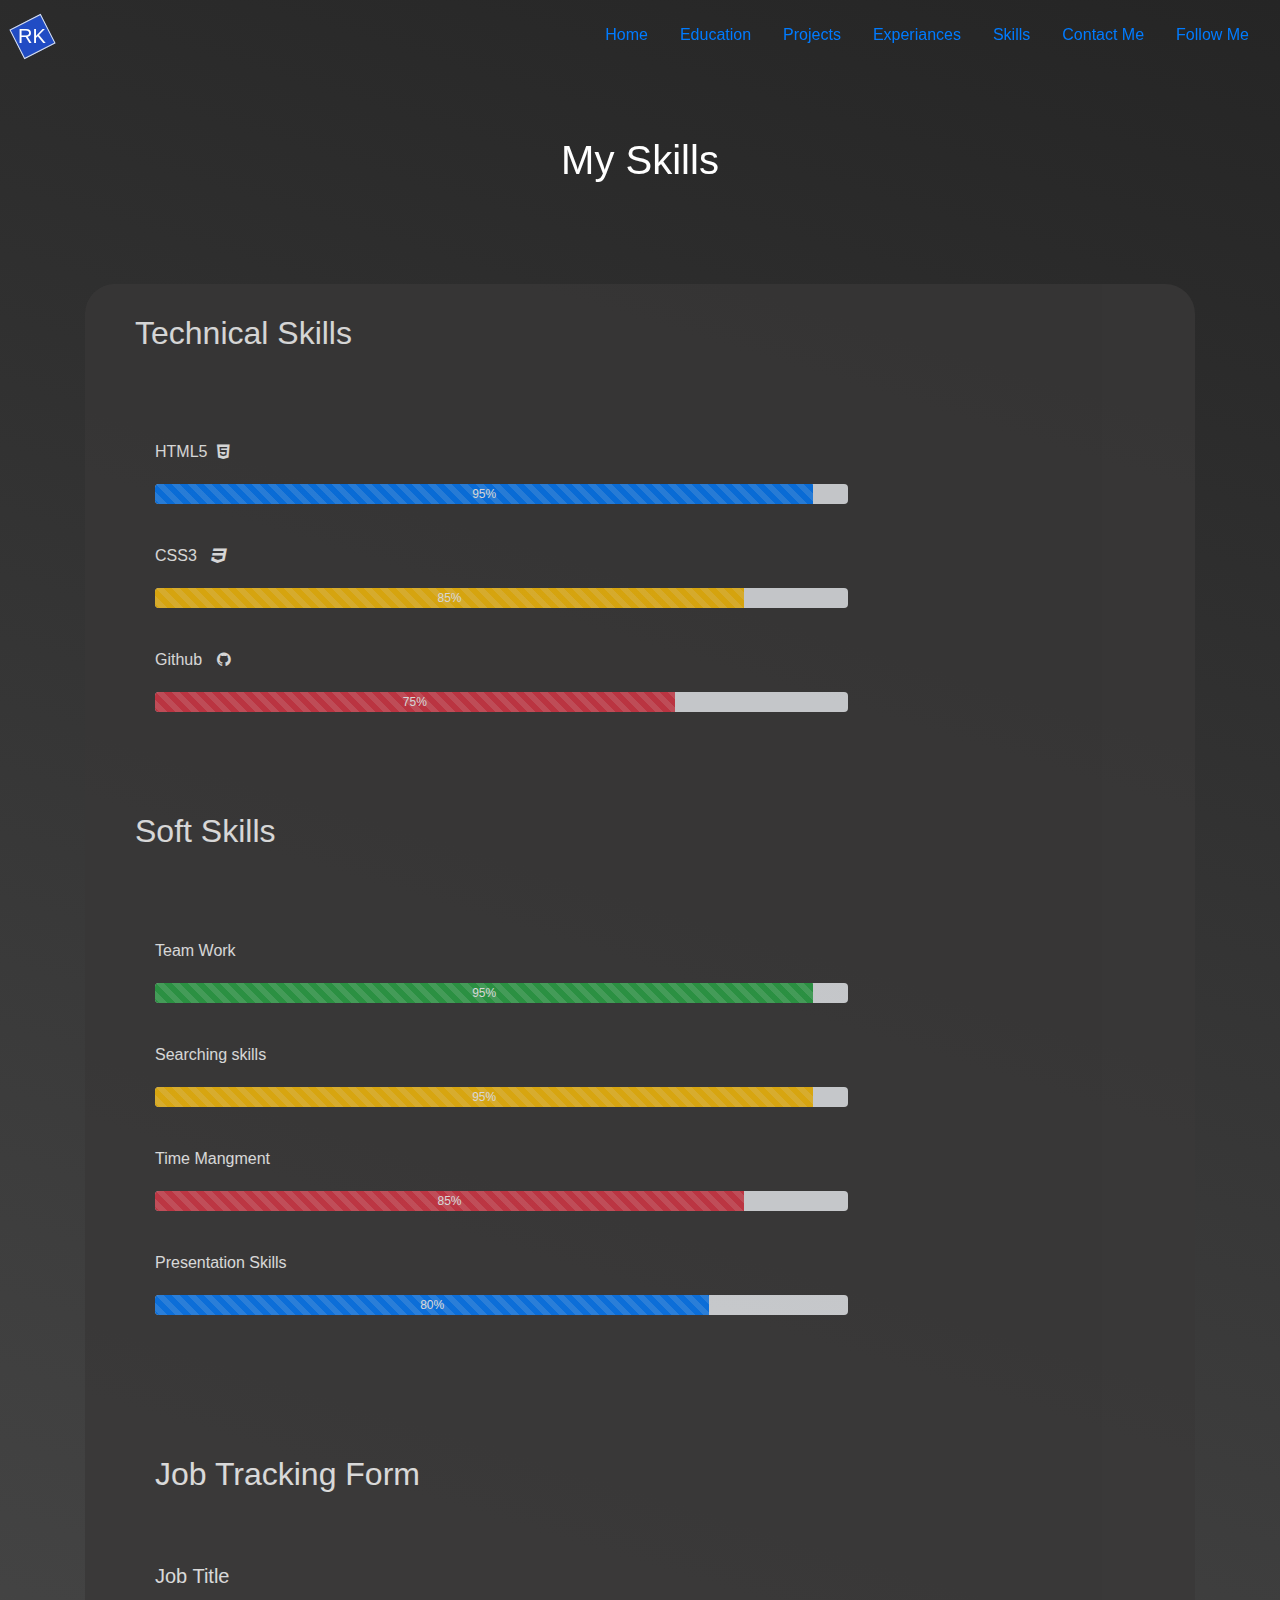
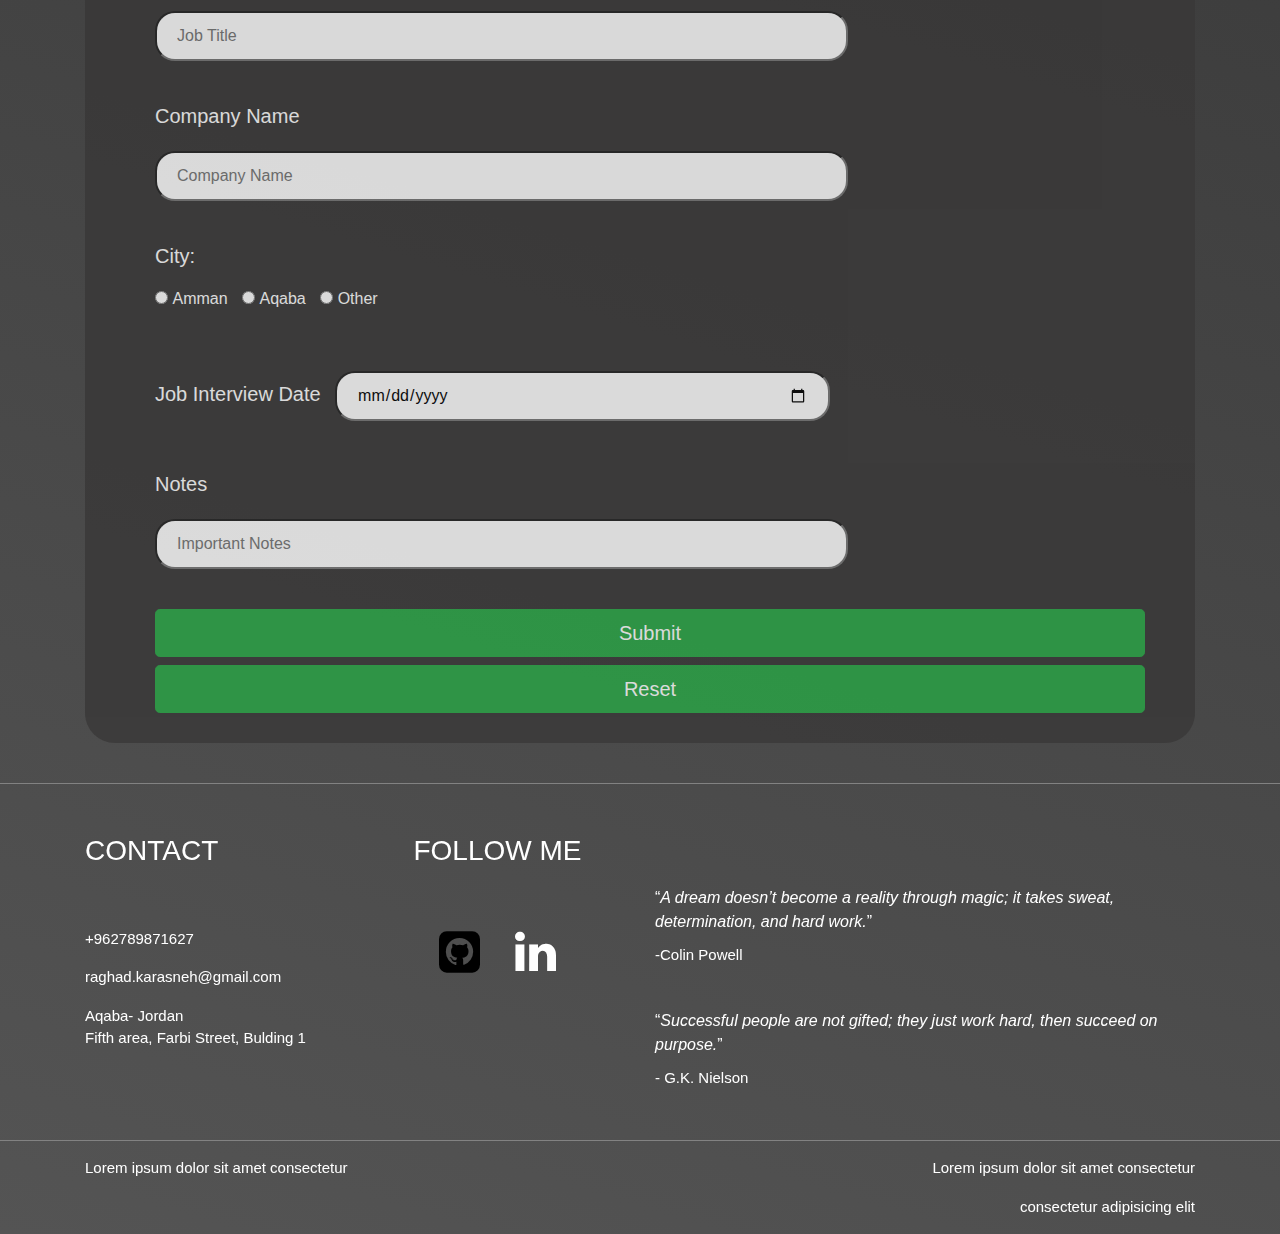
==== skills.html @ b3ef8bd4 "Portfolio is My First Project" ====
<!DOCTYPE html>
<html lang="en">
<head>
    <meta charset="UTF-8">
    <meta http-equiv="X-UA-Compatible" content="IE=edge">
    <meta name="viewport" content="width=device-width, initial-scale=1.0">
    <link rel="stylesheet" href="./bootstrap-css/bootstrap.css">
    <link rel="stylesheet" href="https://maxcdn.bootstrapcdn.com/font-awesome/4.7.0/css/font-awesome.min.css">
    <link rel="stylesheet" href="./css/style.css">
    <title>My Portfolio</title>
</head>
<body>
    <!-- Start Header -->
    <header>
        <div class="container-nav">
        <nav>
                
              <a class="navbar-brand" href="#">
                  <div class="border"></div>
                  <span class="logo">RK</span>
                </a>
                <ul>
                    <li class="nav-item">
                    <a class="nav-link active" href="index.html">Home</a>
                    </li>
                   <li class="nav-item">
                    <a class="nav-link" href="index.html#education">Education</a>
                   </li>
                   <li class="nav-item">
                    <a class="nav-link" href="index.html#projects">Projects</a>
                   </li>
                   <li class="nav-item">
                    <a class="nav-link" href="index.html#experiances">Experiances</a>
                   </li>
                   <li class="nav-item">
                    <a class="nav-link" href="skills.html">Skills</a>
                   </li>
                   <li class="nav-item">
                      <a class="nav-link" href="index.html#contact-me">Contact Me</a>
                    </li>
                    <li class="nav-item">
                      <a class="nav-link" href="index.html#follow-me">Follow Me</a>
                    </li>
          </nav>
        </div>
    </header>
    
    <!-- END Header -->

    <!-- START Main -->
    <main>
        <div class="container">
            <video src="./images/bg-video.mp4" autoplay loop muted type="mp" class="video"></video>
            <h1 class="my-skills-h1">My Skills</h1>
            <div class="skills">
                <!--Technical Skills-->
                <div class="technical-skills">
                    <h2>Technical Skills</h2>
                    <div class="html5">
                        <label>HTML5</label><span class="fa fa-html5"></span>
                        <div class="progress">
                            <div class="progress-bar progress-bar-striped" role="progressbar" style="width: 95%" aria-valuenow="10" aria-valuemin="0" aria-valuemax="100">95%</div>
                        </div>
                    </div>
                    <div class="css3">
                      <label>CSS3</label>
                      <span class="fa fa-css3"></span>
                      <div class="progress">
                          <div class="progress-bar progress-bar-striped  bg-warning" role="progressbar" style="width: 85%" aria-valuenow="10" aria-valuemin="0" aria-valuemax="100">85%</div>
                        </div>
                    </div>
                    <div class="github">
                        <label>Github</label>
                        <span class="fa fa-github"></span>
                        <div class="progress">
                            <div class="progress-bar progress-bar-striped  bg-danger" role="progressbar" style="width: 75%" aria-valuenow="10" 
                            aria-valuemin="0" aria-valuemax="100">75%</div>
                          </div>
                      </div>
                </div>
                  <!--Soft Skills-->
                <div class="soft-skills">
                    <h2>Soft Skills</h2>
                    <div class="team-work">
                        <label>Team Work</label>
                        <div class="progress">
                         <div class="progress-bar progress-bar-striped bg-success" role="progressbar" style="width: 95%" aria-valuenow="10" 
                        aria-valuemin="0" aria-valuemax="100">95%</div>
                        </div>
                    </div>
                    <div class="searching">
                        <label>Searching skills</label>
                        <div class="progress">
                            <div class="progress-bar progress-bar-striped  bg-warning" role="progressbar" style="width: 95%" aria-valuenow="10" 
                            aria-valuemin="0" aria-valuemax="100">95%</div>
                        </div>
                    </div>
                    <div class="time-mangment">
                        <label>Time Mangment</label>
                        <div class="progress">
                            <div class="progress-bar progress-bar-striped  bg-danger" role="progressbar" style="width: 85%" aria-valuenow="10" 
                            aria-valuemin="0" aria-valuemax="100">85%</div>
                        </div>
                    </div>
                    <div class="presentaion">
                        <label>Presentation Skills</label>
                        <div class="progress">
                            <div class="progress-bar progress-bar-striped" role="progressbar" style="width: 80%" aria-valuenow="10" 
                            aria-valuemin="0" aria-valuemax="100">80%</div>
                        </div>
                    </div>
                </div>
                <!--Job Tracking Form-->
                <form>
                    <div class="form-group">
                      <h2>Job Tracking Form</h2>
                      <label for="JobTitle" class="label">Job Title</label>
                      <br>
                      <input class="form-input" type="text" class="form-control" id="JobTitle" placeholder="Job Title">
                    </div>
                    <div class="form-group">
                      <label for="companyName" class="label">Company Name</label>
                      <br>
                      <input class="form-input" type="text" class="form-control" id="companyName" placeholder="Company Name">
                    </div>
                    <div>
                        <p class="label">City:</p>
                        <input type="radio" aria-label="Radio button for following text input" name="clasess"> <label> Amman</label>
                        <input type="radio" aria-label="Radio button for following text input" name="clasess"> <label> Aqaba</label>
                        <input type="radio" aria-label="Radio button for following text input" name="clasess"> <label> Other</label>
                    </div>
                    <div class="form-group">
                        <label for="interviewDate" class="label">Job Interview Date</label>
                        <input class="form-input-date" type="date" class="form-control" id="interviewDate" placeholder="DD/MM/YYYY">
                      </div>
                      <div class="form-group">
                      <label for="jobTitle" class="label">Notes</label>
                      <br>
                      <input class="form-input" type="text" class="form-control" id="jobTitle" placeholder="Important Notes">
                    </div>
                    <button type="submit" class="btn btn-success btn-lg btn-block">Submit</button>
                    <button type="reset" class="btn btn-success btn-lg btn-block">Reset</button>
                  </form>
            </div>
        </div>
    </main>
    <hr>
    <!--Start Footer-->
    <footer class="container-fluied">
        <div class="container">
            <div class="row">
            <!--Start Footer- Contact-->
            <div class="col-lg-3 col-md-6 contact" id="contact-me">
                <h3>CONTACT</h3>
                <p class="phone-number">+962789871627</p>
                <p class="email">raghad.karasneh@gmail.com</p>
                <p class="location">
                    Aqaba- Jordan
                    <br>
                    Fifth area, Farbi Street, Bulding 1</p>
            </div>
            <!--Start Footer- Follow Me-->
            <div class="col-lg-3 col-md-6  follow-me" id="follow-me">
                <h3>FOLLOW ME</h3>
               <a href="https://github.com/RaghadKarasneh" target="_blank" class="github"><span class="fa fa-github-square fa-3x"></span></a>
               <a href="https://www.linkedin.com/in/raghad-al-karasneh-385a23168/" target="_blank" class="linkedin"> <span class="fa fa-linkedin fa-3x"></span></a>
            </div>
            <!--Start Footer- Widget Me-->
            <div class="col-lg-6 col-md-6 qoute">
                <div class="first-qoute">
                    <q><i>A dream doesn’t become a reality through magic; it takes sweat, determination, and hard work.</i></q>
                    <br>
                    <p>-Colin Powell</p>
                </div>
                <div class="second-qoute">
                    <q><i>Successful people are not gifted; they just work hard, then succeed on purpose.</i></q>
                    <br>
                    <p>- G.K. Nielson</p>
                </div>
                
            </div>
        </div>
        </div>
        <hr>
        <div class="container">
            <div class="footer-left"><p>Lorem ipsum dolor sit amet consectetur</p></div>
            <div class="footer-right">
                <p>Lorem ipsum dolor sit amet consectetur</p>
                <p class="right-p">consectetur adipisicing elit</p>
            </div>
        </div>
    </footer>
    <!-- END Body -->
</body>
</html>
---- css/style.css ----
html {
    scroll-behavior:smooth;
  }
body{
    background: linear-gradient(197deg, #252525, #3e3e3e,#545454);
    color: white;
    font-family: sans-serif;
}
.container-nav{
    display: flex;
    justify-content: space-between;
    text-align: center;
}
nav{
    width: 100%;
    padding: 15px;
}
.navbar-brand{
    float: left;
}
.navbar-brand .border{
    height: 33px;
    width: 35px;
    background-color: #214cc4;
    transform: rotate(-27deg);
}
.navbar-brand .logo{
    color: white;
    position: absolute;
    top: 17px;
    left: 14px;
    padding: 4px;
}
nav ul{
    float: right;
    list-style: none;
    padding: 0;
    display: flex;
}
nav ul li{
    display: inline-block;
    text-decoration: none;
}
hr{
    background-color: rgb(145, 145, 145);
}
/* START HEADER */
.my-info{
    height: 200px;
    background-image: url("../images/header.jpg");
    background-size: cover;
    background-repeat: no-repeat;
    height: 450px;
}
.color-overlay{
    width: 100%;
    height:100%;
    background: rgb(61, 61, 61);
    opacity: 0.7;
    z-index: 0;
}
header .container{
    position: absolute;
    left: 14%;
    top: 18%;
    text-align: center;
    z-index: 3;
    color: white;
}
header .container img{
    border-radius: 50%;
}
header .container h1,
header .container h4{
    line-height: 1.5;
}
/* END HEADER */

/*Start Main*/

/*START Main- Breif*/
main .breif{
    margin-top: 50px;
}
main .breif p{
    font-size: 25px;
    line-height: 1.5;
    text-align: center;
}
/*END Main- Breif*/

/*Start Main- Education*/
main h2{
    text-align: center;
    color: #969393;
    padding-bottom: 80px;
}
.education {
    transition: 1s ease-in-out;
}
.education .row{
    position: relative;
    left: 10%;
}
.education .row button{
    background: linear-gradient(179deg, #813580, #a19f9f,#323030);
    font-size: 20px;
    height: 40px;
    width: 120px;
    color: white;
    border: none;
    cursor: pointer;
    transition: all 1s ease-in-out;
}
.education .row button:hover{
    box-shadow: 0 5px 50px 0 #813580 inset, 0 5px 50px 0 #813580,
    0 5px 50px 0 #813580 inset, 0 5px 50px 0 #813580;
    text-shadow: 0 0 5px #813580;
    border: none;
}
/*END Main- Education*/

/*START Main- Recent Projects*/
main .recent-projects{
    transition: 1s ease-in-out;
}
main .recent-projects .row{
    margin-bottom: 100px;
}
main .recent-projects .project{
    position: relative;
    text-align: center;
    overflow: hidden;
    width: 100%;
    height: 400px;
    cursor: pointer;
}
main .recent-projects .project .img{
   position: relative;
   width: 100%;
   height: 100%;
}
main .recent-projects .project1 .img{
    background: url('../images/project1.jpg');
    background-size: cover;
    background-repeat: no-repeat;
    background-position: 0 0;
}
main .recent-projects .project2 .img{
    background: url('../images/project2.jpg');
    background-size: cover;
    background-repeat: no-repeat;
    background-position: 0 0;
}
main .recent-projects .project3 .img{
    background: url('../images/project3.jpg');
    background-size: cover;
    background-repeat: no-repeat;
    background-position: 0 0;
}
main .recent-projects .project4 .img{
    background: url('../images/project4.jpg');
    background-size: cover;
    background-repeat: no-repeat;
    background-position: 0 0;
}
main .recent-projects .project5 .img{
    background: url('../images/project5.jpg');
    background-size: cover;
    background-repeat: no-repeat;
    background-position: 0 0;
}
main .recent-projects .project6 .img{
    background: url('../images/project6.jpg');
    background-size: cover;
    background-repeat: no-repeat;
    background-position: 0 0;
}
main .recent-projects .overlay{
    position: absolute;
    top: 0;
    left: 14px;
    width: 92.5%;
    height: 100%;
    background-color: rgba(0,0,0,0.3);
}
main .recent-projects .overlay2{
    position: absolute;
    top: 0;
    left:-150%;
    width: 120%;
    height: 100%;
    background-color: rgba(0,0,0,0.7);
    transform: skewX(-30deg);
    transition: 0.5s;
}
main .recent-projects .project:hover .overlay2{
    left: -10%;
}
main .recent-projects .text{
    position: absolute;
    top: 50%;
    left: 50%;
    transform: translate(-50%,-50%);
    width: 80%;
    color: black;
    box-sizing: border-box;
    padding: 25px;
    z-index: 1000;
    text-shadow: 5px 5px 10px black;
}
main .recent-projects .text h3{
    line-height: 1.2;
    opacity: 0;
    transform: translateY(-10px);
    transition: .5s;
    transition-timing-function: linear;
    color: #fff;
    margin-top: 20px;
   }
main .recent-projects .project:hover .text h3{
    transform: translateY(0);
    opacity: 1;
    transition-delay: 1.6s;
}
main .recent-projects .project .text h3:before,
main .recent-projects .project .text h3:after{
    content:'';
    width: 0%;
    height: 0%;
}
main .recent-projects .text p{
    line-height: 1.2;
    opacity: 0;
    transform: translateY(10px);
    transition: .5s;
    transition-timing-function: linear;
    color: #fff;
    margin-top: 20px;
  }
  main .recent-projects .project:hover .text p
  {
    -webkit-transform: translateY(0);
    -moz-transform: translateY(0);
    -ms-transform: translateY(0);
    -o-transform: translateY(0);
    transform: translateY(0);
    opacity: 1;
    transition-delay: 1.7s;
  }
  main .recent-projects .project .text a{
    color: #e809e5;
    font-size: 20px;
    font-weight: bolder;
    text-decoration: none;
  }
/*END Main Recently-Projects*/

/*START Main-Experiances*/
.experiances{
    margin-bottom: 100px;
    transition: 1s ease-in-out;
}
.experiances .experiances-container{
    height: 200px;
    background: gray;
    border-radius: 20px;
    text-align: left;
    padding: 20px;
    font-size: 20px;
}
.experiances .experiances-container p{
    margin-top: 10px;
    font-size: 13px;
}
.experiances .experiances-container a{
    color: blue;
}
/*END Main-Experiances*/

/*Start Common Main sections' properties*/
.education,
.recent-projects{
    margin-top: 50px;
}
.education h2:before,
.education h2:after,
.recent-projects h2:before,
.recent-projects h2:after,
.experiances h2:before,
.experiances h2:after
{
    content: "";
    width: 400px;
    height: 1px;
    background-color: #c8c5c5;
    display: inline-block;
}
.education h2:before,
.recent-projects h2:before,
.experiances h2:before{
    margin-right: 20px;
}
.education h2:after,
.recent-projects h2:after,
.experiances h2:after{
    margin-left: 20px;
}
.education .row,
.recent-projects .row,
.experiances .experiances-container{
    position: relative;
    left: 3%;
}
/*END Common Main sections' properties*/
/*END MAIN*/

/*START FOOTER*/
footer{
    margin-top: 50px;
}
footer h3{
    margin-bottom: 60px;
}
footer p{
    font-size: 15px;
}
footer .contact{
    transition: 1s ease-in-out;
}
footer .follow-me{
    text-align: center;
    transition: 1s ease-in-out;
}
footer .follow-me a{
    text-decoration: none;
}
footer .follow-me a:first-of-type{
    margin-right: 30px;
}
footer .follow-me .github{
    color: black;
    transition: .75s all ease-in-out;
}
footer .follow-me .github:hover{
    color: #bd2c00;
}
footer .follow-me .linkedin{
    color: white;
    width: 100px;
    transition: .75s all ease-in-out;
}
footer .follow-me .linkedin:hover{
    color: #00a0dc;
}
footer .qoute{
    height: 260px;
    margin-bottom: 30px;
}
footer .qoute .first-qoute {
    position: relative;
    top: 20%;
}
footer .qoute .second-qoute {
    position: relative;
    top: 30%;}
footer .qoute p{
    margin-top: 10px;
}
/*The Bottom Footer*/
footer .footer-left{
    float: left;
}
footer .footer-right{
    float: right;
}
footer .footer-right .right-p{
    text-align: right;
}
/*END FOOTER*/

/***** Skills Page****/
.video{
    width: 100vw;
    height: 100vh;
    object-fit: cover;
    position: fixed;
    left: 0;
    right: 0;
    top: 0;
    bottom: 0;
    z-index: -1;
    opacity: 0.2;
}
.my-skills-h1{
    color: white;
    text-align: center;
    margin-bottom: 100px;
    margin-top: 50px;
}
.skills{
    background-color: #393838;
    border-radius: 30px;
    opacity: 0.8;
}
.skills .technical-skills,
.skills .soft-skills,
.skills form{
    padding: 30px 50px;
}
.skills  h2{
    color: white;
    text-align: left;
}
.skills .technical-skills .html5,
.skills .technical-skills .css3,
.skills .technical-skills .github,
.skills .soft-skills .team-work,
.skills .soft-skills .searching,
.skills .soft-skills .time-mangment,
.skills .soft-skills .presentaion,
.skills form
{
    margin-bottom: 40px;
    margin-left:20px
}
.skills label{
    margin-right: 10px;
    margin-bottom: 20px;
}
.skills .progress{
    width: 70%;
    height: 20px;
}
form h2{
    padding-bottom: 60px;
}
form .form-input{
    width: 70%;
    height: 50px;
    border-radius: 20px;
    padding: 20px;
}
form .form-input-date{
    width: 50%;
    height: 50px;
    border-radius: 20px;
    padding: 20px;
}
form .form-group{
    margin: 40px 0;
}
form label{
    margin-right: 15px;
}
form .label{
    font-size: 20px;
}
/************************* MEDIA QUERY *************************/
/*Navbar Media Query*/
.navbar-nav{
    position: absolute;
    right: 20px;
}
@media (max-width: 640px) {
  
    .container-nav {
      flex-direction: column;
      text-align: center;
    }
  
    nav ul {
      flex-direction: column;
      float: none;
    }
  
    nav li {
      margin: 0.8em 0;
    }
  }
@media screen and (min-width:993px) and (max-width:1300px){
    header .container{
        left: 4%;
        top: 26%;
    }
    .education h2:before,
    .education h2:after,
    .recent-projects h2:before,
    .recent-projects h2:after,
    .experiances h2:before,
    .experiances h2:after
{
    width: 200px;

}}
@media screen and (min-width:701px) and (max-width:992px) {
    header .container{
        left: 8%;
        top: 9%;
    }
    .education h2:before,
    .education h2:after,
    .recent-projects h2:before,
    .recent-projects h2:after,
    .experiances h2:before,
    .experiances h2:after
{
    width: 200px;

}
    main .recent-projects .row{
        margin-bottom: 0;
    }
    main .recent-projects .project3,
    main .recent-projects .project6{
        margin: 40px auto;
    }
    footer .qoute{
        margin: 20px auto;
    }
}
@media screen and (min-width:540px) and (max-width:700px) {
    header .container{
        left: 3%;
        top: 70%!important;
    }
    main .recent-projects .project{
    height: 500px;
    width: 98%;
    }
    .experiances .experiances-container{
        height: 250px !important;
    }

    .recent-projects .project.overlay{
        left: 0px;
        width: 97%;
    }
}
@media screen and (min-width:256px) and (max-width: 550px) {
    header .container-fluied{
        width: 100%;
    }
    header .container{
        left: 3%;
        top: 60%;
    }
    .education h2:before,
    .recent-projects h2:before,
    .experiances h2:before{
        margin-right: 0px;
        width: 100%;
    }
    .education h2:after,
    .recent-projects h2:after,
    .experiances h2:after{
         margin-left: 0px;
         width: 100%;
    }
    .education .col-lg-6{
        margin-bottom: 60px;
    }
    .recent-projects .row:first-of-type{
        margin-bottom: 0 !important;
    }
    .recent-projects .project{
        padding-left: 0;
        margin-bottom: 20px;
        height: 400px;
    }
    .recent-projects .project .overlay{
        left: 0px;
        width: 97%;
    }
    .experiances .experiances-container{
        left: 0;
        height: 380px;
    }
    footer{
        text-align: center;
    }
    footer .contact,
    footer .follow-me,
    footer .qoute{
        margin-bottom: 50px;
    }
    footer .footer-left,
    footer .footer-right{
        float: none;
    }
    footer .footer-right .right-p{
        text-align: center;
    }
}
@media screen and (max-width:350px){
    header .container{
        top: 72%;
    }
}
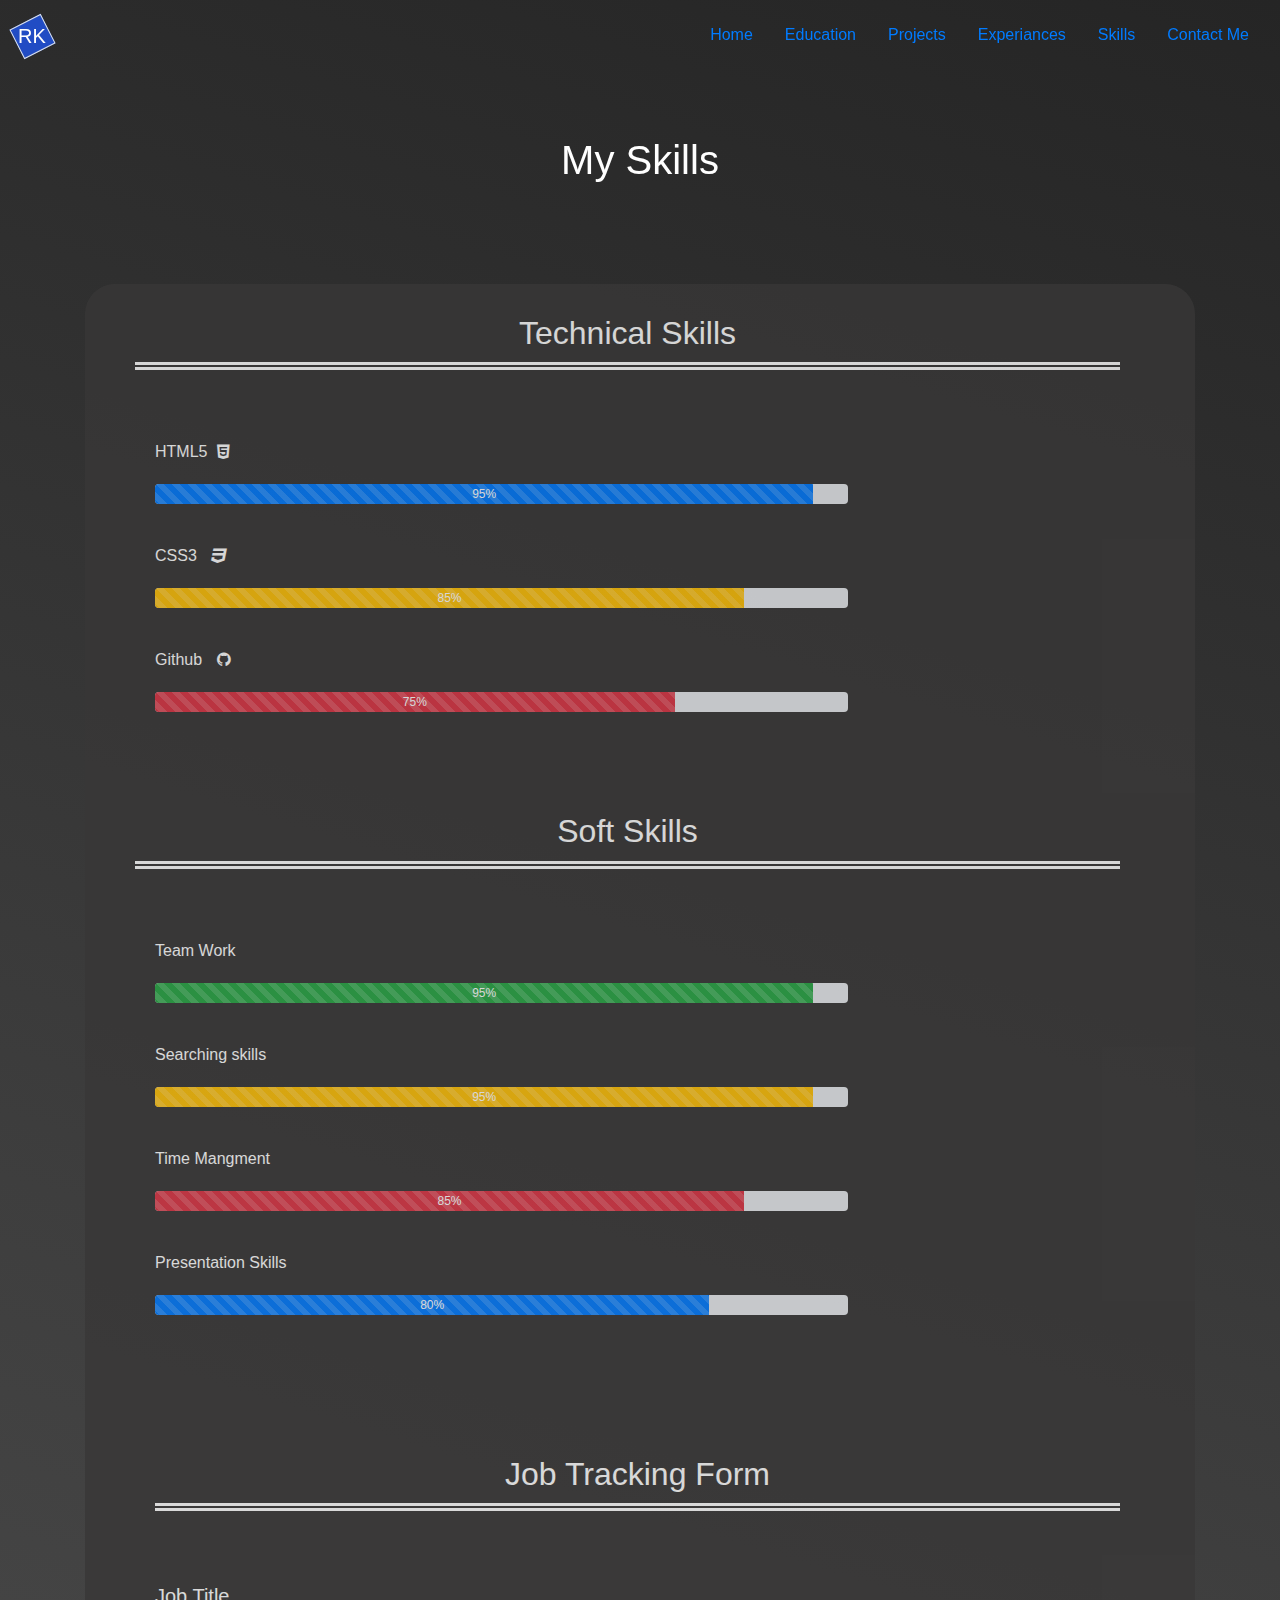
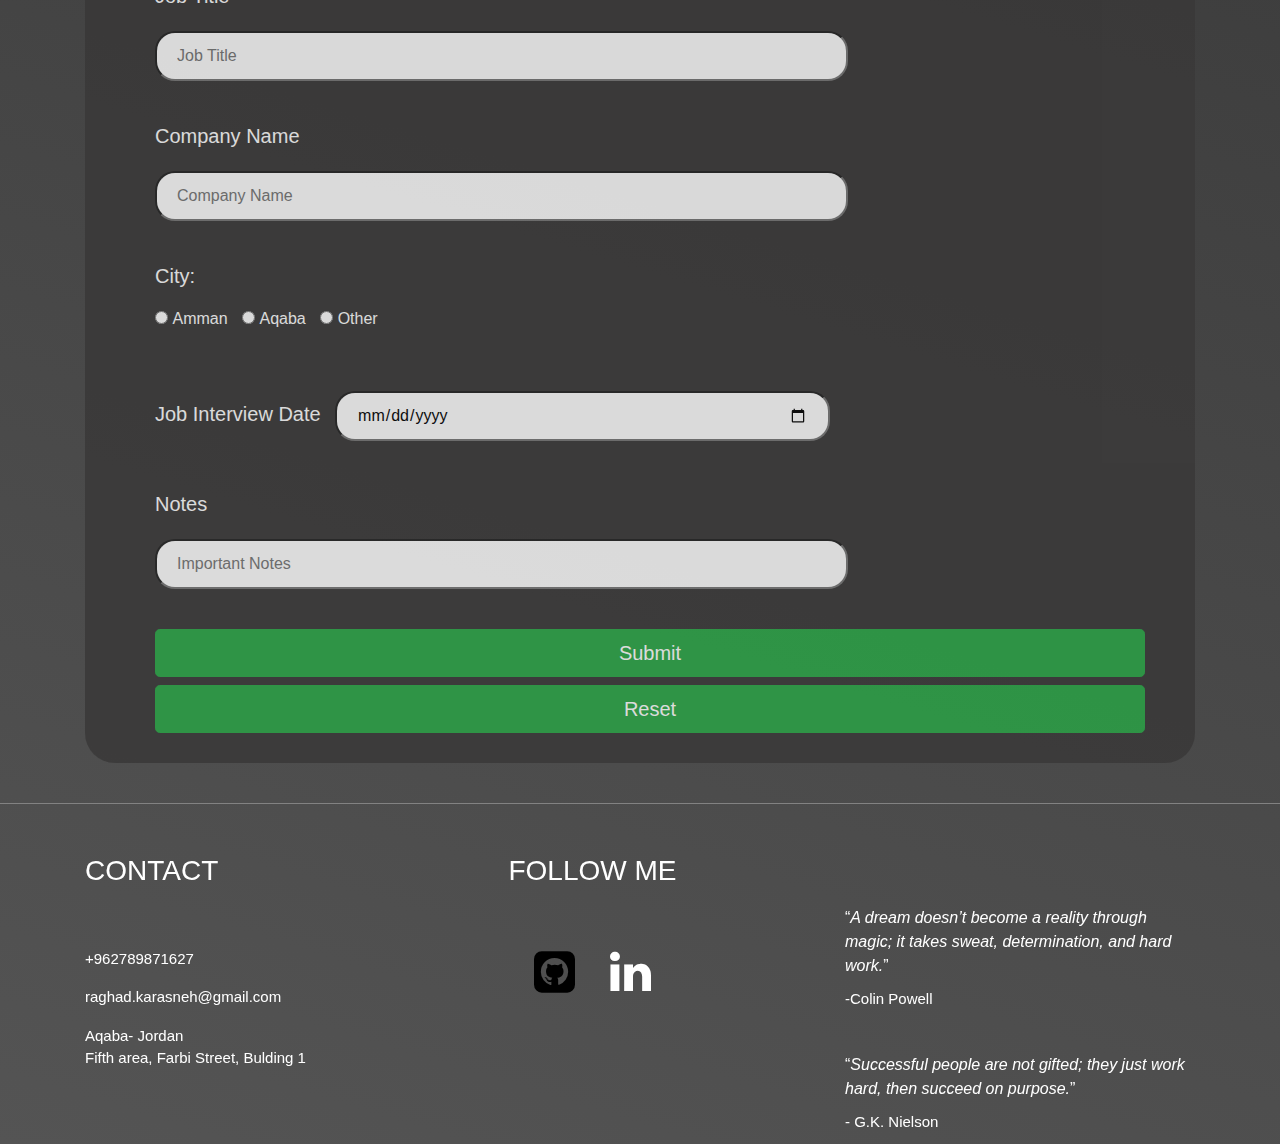
==== commit af391837: "Portfolio is My First Project" ====
--- a/skills.html
+++ b/skills.html
@@ -24,22 +24,19 @@
                     <a class="nav-link active" href="index.html">Home</a>
                     </li>
                    <li class="nav-item">
-                    <a class="nav-link" href="index.html#education">Education</a>
+                    <a class="nav-link" href="index.html #education">Education</a>
                    </li>
                    <li class="nav-item">
-                    <a class="nav-link" href="index.html#projects">Projects</a>
+                    <a class="nav-link" href="index.html #projects">Projects</a>
                    </li>
                    <li class="nav-item">
-                    <a class="nav-link" href="index.html#experiances">Experiances</a>
+                    <a class="nav-link" href="index.html #experiances">Experiances</a>
                    </li>
                    <li class="nav-item">
                     <a class="nav-link" href="skills.html">Skills</a>
                    </li>
                    <li class="nav-item">
-                      <a class="nav-link" href="index.html#contact-me">Contact Me</a>
-                    </li>
-                    <li class="nav-item">
-                      <a class="nav-link" href="index.html#follow-me">Follow Me</a>
+                      <a class="nav-link" href="index.html #contact-me">Contact Me</a>
                     </li>
           </nav>
         </div>
@@ -55,7 +52,10 @@
             <div class="skills">
                 <!--Technical Skills-->
                 <div class="technical-skills">
+                   
                     <h2>Technical Skills</h2>
+                  
+                    
                     <div class="html5">
                         <label>HTML5</label><span class="fa fa-html5"></span>
                         <div class="progress">
@@ -139,57 +139,50 @@
                       <input class="form-input" type="text" class="form-control" id="jobTitle" placeholder="Important Notes">
                     </div>
                     <button type="submit" class="btn btn-success btn-lg btn-block">Submit</button>
-                    <button type="reset" class="btn btn-success btn-lg btn-block">Reset</button>
+                    <button type="reset" class="btn btn-success btn-lg btn-block reset">Reset</button>
                   </form>
             </div>
         </div>
     </main>
     <hr>
-    <!--Start Footer-->
-    <footer class="container-fluied">
-        <div class="container">
-            <div class="row">
-            <!--Start Footer- Contact-->
-            <div class="col-lg-3 col-md-6 contact" id="contact-me">
-                <h3>CONTACT</h3>
-                <p class="phone-number">+962789871627</p>
-                <p class="email">raghad.karasneh@gmail.com</p>
-                <p class="location">
-                    Aqaba- Jordan
-                    <br>
-                    Fifth area, Farbi Street, Bulding 1</p>
+     <!--Start Footer-->
+ <footer class="container-fluied">
+    <div class="container">
+        <div class="row">
+        <!--Start Footer- Contact-->
+        <div class="col-lg-3 col-md-6 contact" id="contact-me">
+            <h3>CONTACT</h3>
+            <p class="phone-number">+962789871627</p>
+            <p class="email">raghad.karasneh@gmail.com</p>
+            <p class="location">
+                Aqaba- Jordan
+                <br>
+                Fifth area, Farbi Street, Bulding 1</p>
+        </div>
+        <!--Start Footer- Follow Me-->
+        <div class="col-lg-5 col-md-6  follow-me" id="follow-me">
+            <h3>FOLLOW ME</h3>
+           <a href="https://github.com/RaghadKarasneh" target="_blank" class="github"><span class="fa fa-github-square fa-3x"></span></a>
+           <a href="https://www.linkedin.com/in/raghad-al-karasneh-385a23168/" target="_blank" class="linkedin"> <span class="fa fa-linkedin 
+fa-3x"></span></a>
+        </div>
+        <!--Start Footer- Widget Me-->
+        <div class="col-lg-4 col-md-6 qoute">
+            <div class="first-qoute">
+                <q><i>A dream doesn’t become a reality through magic; it takes sweat, determination, and hard work.</i></q>
+                <br>
+                <p>-Colin Powell</p>
             </div>
-            <!--Start Footer- Follow Me-->
-            <div class="col-lg-3 col-md-6  follow-me" id="follow-me">
-                <h3>FOLLOW ME</h3>
-               <a href="https://github.com/RaghadKarasneh" target="_blank" class="github"><span class="fa fa-github-square fa-3x"></span></a>
-               <a href="https://www.linkedin.com/in/raghad-al-karasneh-385a23168/" target="_blank" class="linkedin"> <span class="fa fa-linkedin fa-3x"></span></a>
+            <div class="second-qoute">
+                <q><i>Successful people are not gifted; they just work hard, then succeed on purpose.</i></q>
+                <br>
+                <p>- G.K. Nielson</p>
             </div>
-            <!--Start Footer- Widget Me-->
-            <div class="col-lg-6 col-md-6 qoute">
-                <div class="first-qoute">
-                    <q><i>A dream doesn’t become a reality through magic; it takes sweat, determination, and hard work.</i></q>
-                    <br>
-                    <p>-Colin Powell</p>
-                </div>
-                <div class="second-qoute">
-                    <q><i>Successful people are not gifted; they just work hard, then succeed on purpose.</i></q>
-                    <br>
-                    <p>- G.K. Nielson</p>
-                </div>
-                
-            </div>
+            
         </div>
-        </div>
-        <hr>
-        <div class="container">
-            <div class="footer-left"><p>Lorem ipsum dolor sit amet consectetur</p></div>
-            <div class="footer-right">
-                <p>Lorem ipsum dolor sit amet consectetur</p>
-                <p class="right-p">consectetur adipisicing elit</p>
-            </div>
-        </div>
-    </footer>
+    </div>
+    </div>
+</footer>
     <!-- END Body -->
 </body>
 </html>--- a/css/style.css
+++ b/css/style.css
@@ -92,7 +92,7 @@
 /*Start Main- Education*/
 main h2{
     text-align: center;
-    color: #969393;
+    color: white;
     padding-bottom: 80px;
 }
 .education {
@@ -122,7 +122,7 @@
 
 /*START Main- Recent Projects*/
 main .recent-projects{
-    transition: 1s ease-in-out;
+    transition: 0.5s ease-in-out;
 }
 main .recent-projects .row{
     margin-bottom: 100px;
@@ -132,7 +132,7 @@
     text-align: center;
     overflow: hidden;
     width: 100%;
-    height: 400px;
+    height: 330px;
     cursor: pointer;
 }
 main .recent-projects .project .img{
@@ -221,7 +221,7 @@
 main .recent-projects .project:hover .text h3{
     transform: translateY(0);
     opacity: 1;
-    transition-delay: 1.6s;
+    transition-delay: .75s;
 }
 main .recent-projects .project .text h3:before,
 main .recent-projects .project .text h3:after{
@@ -246,7 +246,7 @@
     -o-transform: translateY(0);
     transform: translateY(0);
     opacity: 1;
-    transition-delay: 1.7s;
+    transition-delay: .85s;
   }
   main .recent-projects .project .text a{
     color: #e809e5;
@@ -262,16 +262,19 @@
     transition: 1s ease-in-out;
 }
 .experiances .experiances-container{
-    height: 200px;
+    height: 250px;
     background: gray;
     border-radius: 20px;
     text-align: left;
     padding: 20px;
     font-size: 20px;
 }
+.experiances .experiances-container li{
+    font-size: 30px;
+}
 .experiances .experiances-container p{
-    margin-top: 10px;
-    font-size: 13px;
+    margin: 20px;
+    font-size: 16px;
 }
 .experiances .experiances-container a{
     color: blue;
@@ -411,6 +414,12 @@
 .skills  h2{
     color: white;
     text-align: left;
+    border-bottom: 8px double;
+    padding-bottom: 10px;
+    margin-bottom: 70px;
+    text-align: center;
+    margin-right: 25px;
+
 }
 .skills .technical-skills .html5,
 .skills .technical-skills .css3,
@@ -520,6 +529,9 @@
     }
 }
 @media screen and (min-width:540px) and (max-width:700px) {
+    header ul{
+        margin-right: 40px;
+    }
     header .container{
         left: 3%;
         top: 70%!important;
@@ -538,12 +550,18 @@
     }
 }
 @media screen and (min-width:256px) and (max-width: 550px) {
+    header ul{
+        margin-right: 40px;
+    }
     header .container-fluied{
         width: 100%;
     }
     header .container{
         left: 3%;
         top: 60%;
+    }
+    .recent-projects .project{
+        height: 400px !important;
     }
     .education h2:before,
     .recent-projects h2:before,
@@ -573,8 +591,8 @@
         width: 97%;
     }
     .experiances .experiances-container{
-        left: 0;
-        height: 380px;
+        left: 2px;
+        height: 570px;
     }
     footer{
         text-align: center;
@@ -592,8 +610,11 @@
         text-align: center;
     }
 }
-@media screen and (max-width:350px){
+@media screen and (max-width:380px){
+    header ul{
+        margin-right: 40px;
+    }
     header .container{
-        top: 72%;
+        top: 78%!important;
     }
 }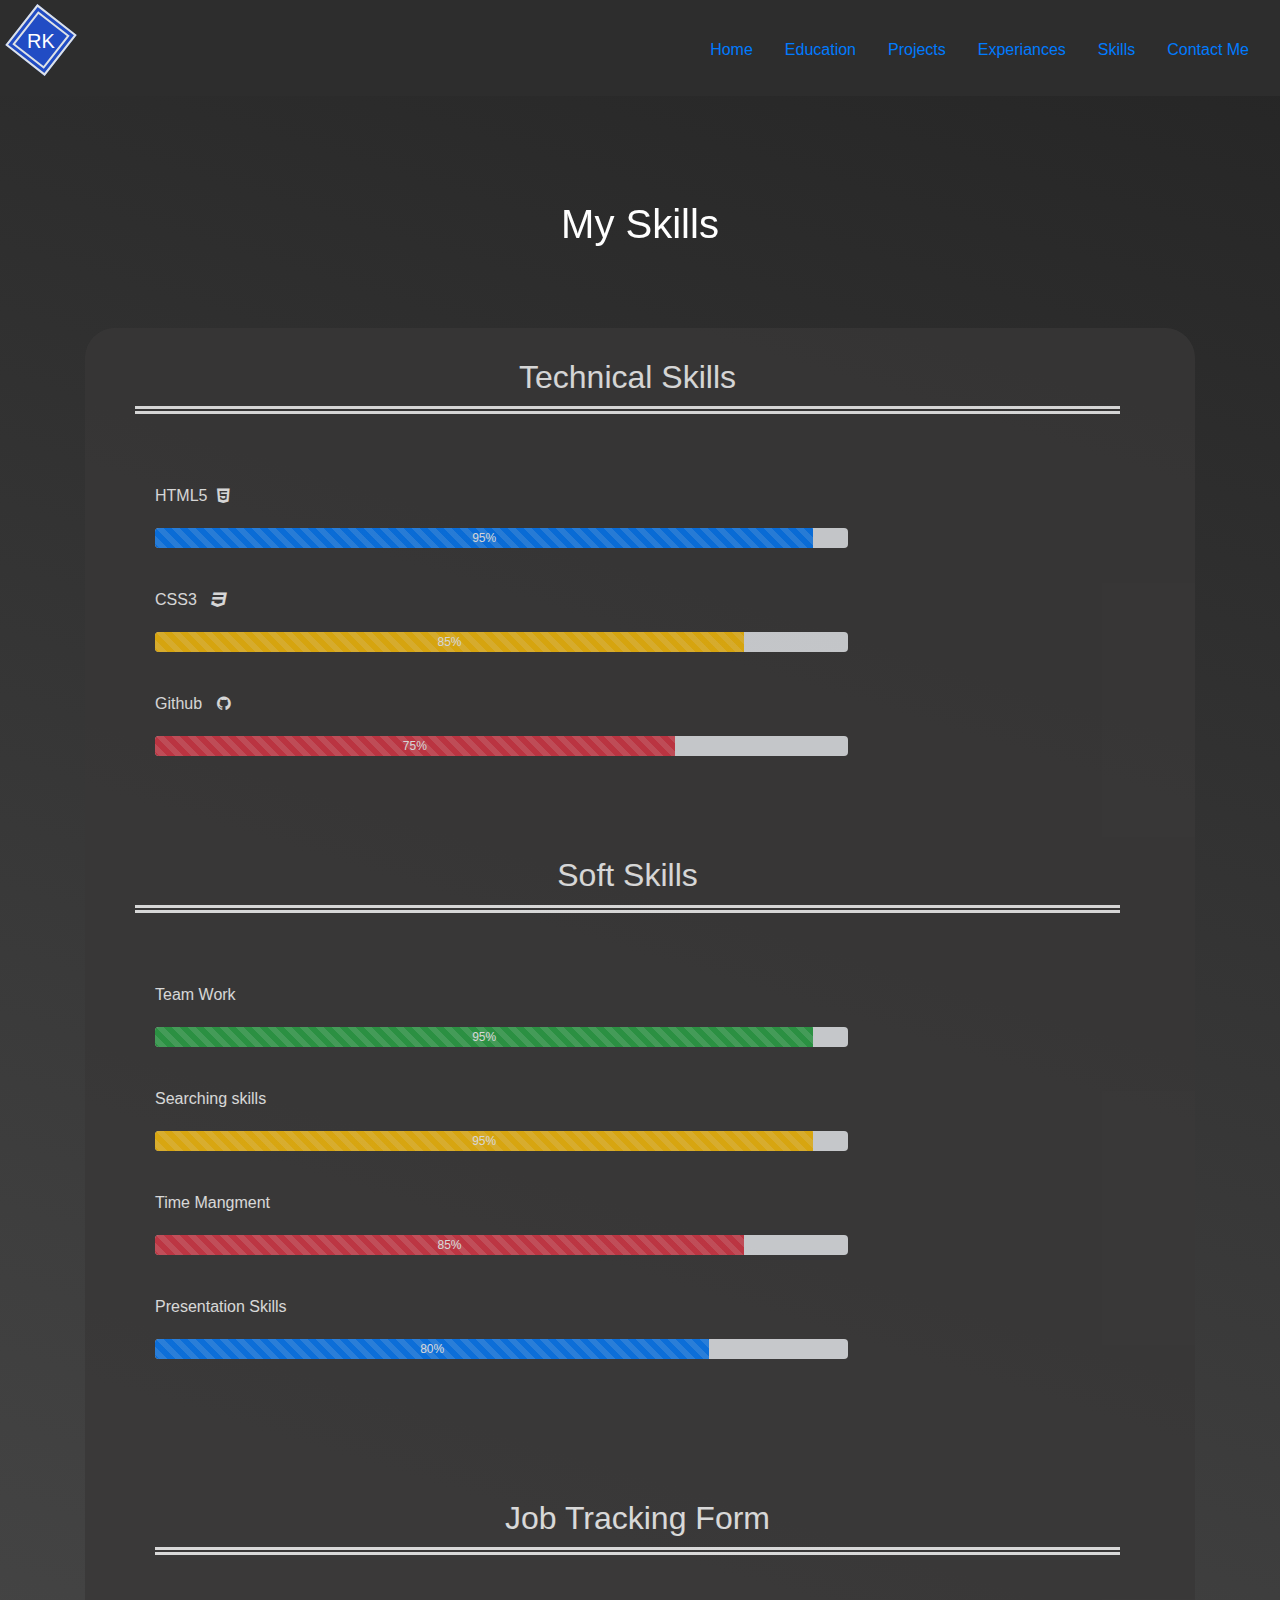
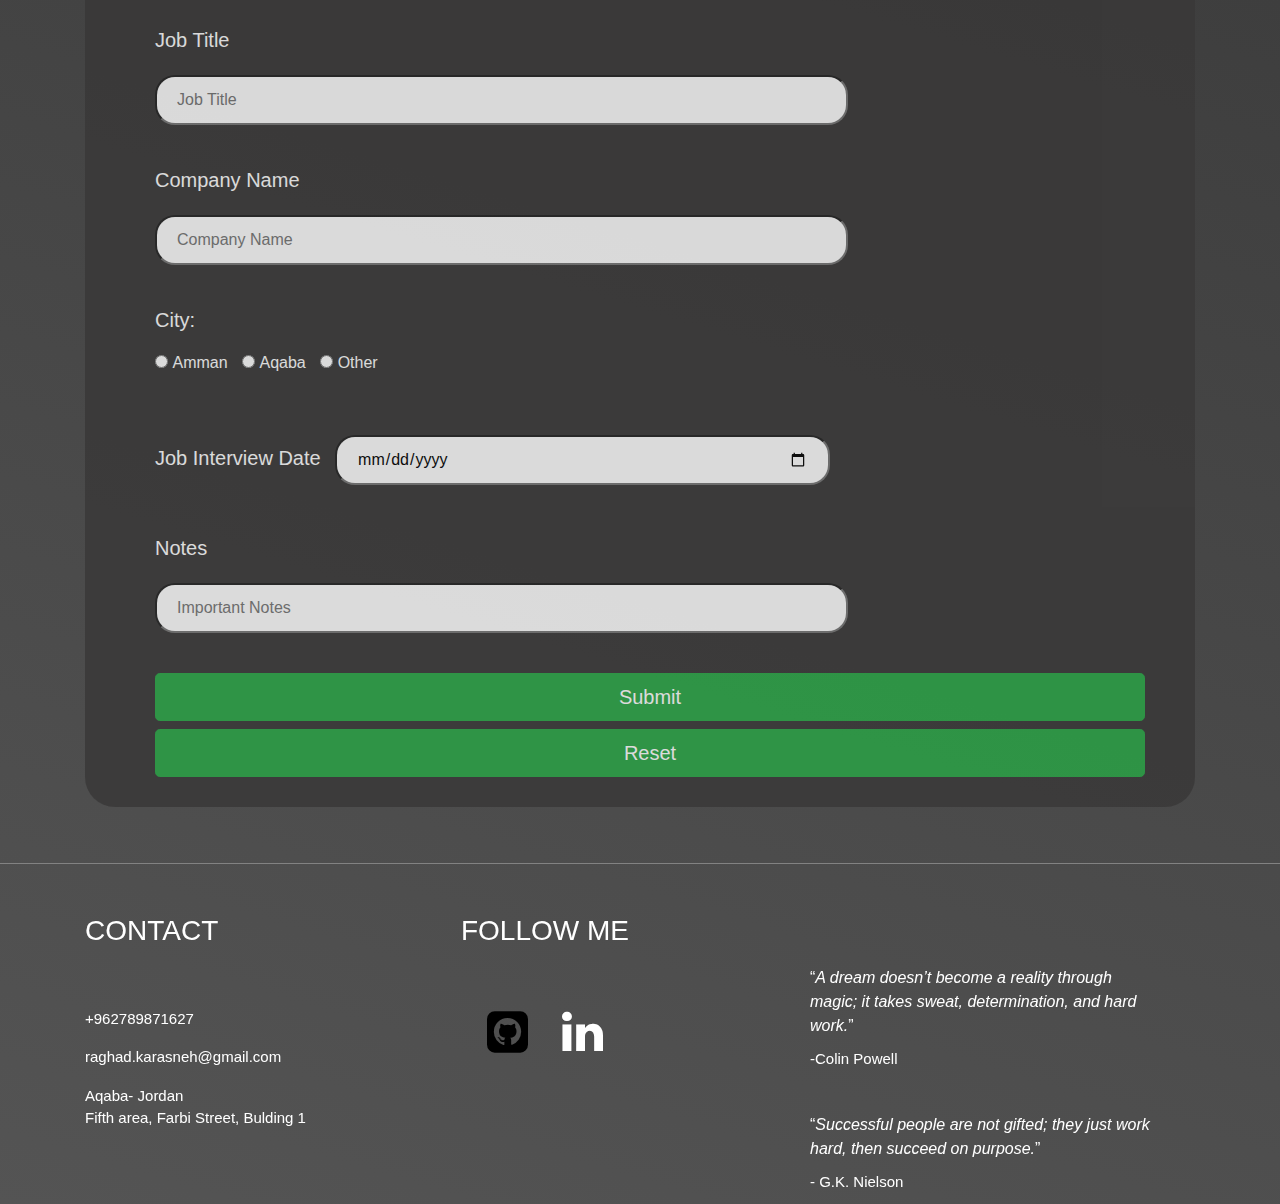
==== commit db6d8b62: "Portfolio is My First Project" ====
--- a/skills.html
+++ b/skills.html
@@ -46,7 +46,7 @@
 
     <!-- START Main -->
     <main>
-        <div class="container">
+        <div class="container skills-container">
             <video src="./images/bg-video.mp4" autoplay loop muted type="mp" class="video"></video>
             <h1 class="my-skills-h1">My Skills</h1>
             <div class="skills">
@@ -160,7 +160,7 @@
                 Fifth area, Farbi Street, Bulding 1</p>
         </div>
         <!--Start Footer- Follow Me-->
-        <div class="col-lg-5 col-md-6  follow-me" id="follow-me">
+        <div class="col-lg-4 col-md-6  follow-me" id="follow-me">
             <h3>FOLLOW ME</h3>
            <a href="https://github.com/RaghadKarasneh" target="_blank" class="github"><span class="fa fa-github-square fa-3x"></span></a>
            <a href="https://www.linkedin.com/in/raghad-al-karasneh-385a23168/" target="_blank" class="linkedin"> <span class="fa fa-linkedin 
--- a/css/style.css
+++ b/css/style.css
@@ -5,6 +5,12 @@
     background: linear-gradient(197deg, #252525, #3e3e3e,#545454);
     color: white;
     font-family: sans-serif;
+    text-align: unset;
+}
+
+main,
+footer{
+    overflow: hidden;
 }
 .container-nav{
     display: flex;
@@ -12,41 +18,47 @@
     text-align: center;
 }
 nav{
+    position: fixed;
+    background-color: #2d2d2d;;
+    z-index: 99999;
     width: 100%;
-    padding: 15px;
+    padding: 10px 15px;
 }
 .navbar-brand{
     float: left;
 }
 .navbar-brand .border{
-    height: 33px;
-    width: 35px;
+    border: 7px double #dee2e6 !important;
+    height: 50px;
+    width: 52px;
     background-color: #214cc4;
-    transform: rotate(-27deg);
+    transform: rotate(-52deg);
 }
 .navbar-brand .logo{
     color: white;
     position: absolute;
-    top: 17px;
+    top: 13px;
     left: 14px;
-    padding: 4px;
+    padding: 13px;
 }
 nav ul{
     float: right;
     list-style: none;
     padding: 0;
     display: flex;
+    padding-top: 10px;
 }
 nav ul li{
     display: inline-block;
     text-decoration: none;
+    margin-top: 10px;
 }
 hr{
     background-color: rgb(145, 145, 145);
 }
 /* START HEADER */
-.my-info{
-    height: 200px;
+.my-info
+{
     background-image: url("../images/header.jpg");
     background-size: cover;
     background-repeat: no-repeat;
@@ -62,16 +74,17 @@
 header .container{
     position: absolute;
     left: 14%;
-    top: 18%;
+    top: 13%;
     text-align: center;
     z-index: 3;
     color: white;
 }
 header .container img{
     border-radius: 50%;
+    margin-bottom: 20px;
 }
 header .container h1,
-header .container h4{
+header .container h5{
     line-height: 1.5;
 }
 /* END HEADER */
@@ -83,14 +96,14 @@
     margin-top: 50px;
 }
 main .breif p{
-    font-size: 25px;
+    font-size: 20px;
     line-height: 1.5;
     text-align: center;
 }
 /*END Main- Breif*/
 
 /*Start Main- Education*/
-main h2{
+main h1{
     text-align: center;
     color: white;
     padding-bottom: 80px;
@@ -132,13 +145,15 @@
     text-align: center;
     overflow: hidden;
     width: 100%;
-    height: 330px;
+    height: 250px;
     cursor: pointer;
+    margin-right: 50px;
+    margin-left: 30px;
 }
 main .recent-projects .project .img{
    position: relative;
    width: 100%;
-   height: 100%;
+   height:100%;
 }
 main .recent-projects .project1 .img{
     background: url('../images/project1.jpg');
@@ -180,7 +195,7 @@
     position: absolute;
     top: 0;
     left: 14px;
-    width: 92.5%;
+    width: 90%;
     height: 100%;
     background-color: rgba(0,0,0,0.3);
 }
@@ -189,7 +204,7 @@
     top: 0;
     left:-150%;
     width: 120%;
-    height: 100%;
+    height: 106.5%;
     background-color: rgba(0,0,0,0.7);
     transform: skewX(-30deg);
     transition: 0.5s;
@@ -199,13 +214,13 @@
 }
 main .recent-projects .text{
     position: absolute;
-    top: 50%;
+    top: 53%;
     left: 50%;
     transform: translate(-50%,-50%);
     width: 80%;
     color: black;
     box-sizing: border-box;
-    padding: 25px;
+    padding: 0;
     z-index: 1000;
     text-shadow: 5px 5px 10px black;
 }
@@ -216,12 +231,11 @@
     transition: .5s;
     transition-timing-function: linear;
     color: #fff;
-    margin-top: 20px;
    }
 main .recent-projects .project:hover .text h3{
     transform: translateY(0);
     opacity: 1;
-    transition-delay: .75s;
+    transition-delay: .5s;
 }
 main .recent-projects .project .text h3:before,
 main .recent-projects .project .text h3:after{
@@ -230,6 +244,7 @@
     height: 0%;
 }
 main .recent-projects .text p{
+    font-size: 13px;
     line-height: 1.2;
     opacity: 0;
     transform: translateY(10px);
@@ -246,7 +261,7 @@
     -o-transform: translateY(0);
     transform: translateY(0);
     opacity: 1;
-    transition-delay: .85s;
+    transition-delay: .6s;
   }
   main .recent-projects .project .text a{
     color: #e809e5;
@@ -286,12 +301,12 @@
 .recent-projects{
     margin-top: 50px;
 }
-.education h2:before,
-.education h2:after,
-.recent-projects h2:before,
-.recent-projects h2:after,
-.experiances h2:before,
-.experiances h2:after
+.education h1:before,
+.education h1:after,
+.recent-projects h1:before,
+.recent-projects h1:after,
+.experiances h1:before,
+.experiances h1:after
 {
     content: "";
     width: 400px;
@@ -299,14 +314,14 @@
     background-color: #c8c5c5;
     display: inline-block;
 }
-.education h2:before,
-.recent-projects h2:before,
-.experiances h2:before{
+.education h1:before,
+.recent-projects h1:before,
+.experiances h1:before{
     margin-right: 20px;
 }
-.education h2:after,
-.recent-projects h2:after,
-.experiances h2:after{
+.education h1:after,
+.recent-projects h1:after,
+.experiances h1:after{
     margin-left: 20px;
 }
 .education .row,
@@ -332,6 +347,7 @@
     transition: 1s ease-in-out;
 }
 footer .follow-me{
+    margin-right: 60px;
     text-align: center;
     transition: 1s ease-in-out;
 }
@@ -369,16 +385,6 @@
     top: 30%;}
 footer .qoute p{
     margin-top: 10px;
-}
-/*The Bottom Footer*/
-footer .footer-left{
-    float: left;
-}
-footer .footer-right{
-    float: right;
-}
-footer .footer-right .right-p{
-    text-align: right;
 }
 /*END FOOTER*/
 
@@ -398,8 +404,8 @@
 .my-skills-h1{
     color: white;
     text-align: center;
-    margin-bottom: 100px;
-    margin-top: 50px;
+    margin-bottom: 0px;
+    margin-top: 200px;
 }
 .skills{
     background-color: #393838;
@@ -490,88 +496,148 @@
 @media screen and (min-width:993px) and (max-width:1300px){
     header .container{
         left: 4%;
-        top: 26%;
-    }
-    .education h2:before,
-    .education h2:after,
-    .recent-projects h2:before,
-    .recent-projects h2:after,
-    .experiances h2:before,
-    .experiances h2:after
+        top: 16.5%;;
+    }
+    header .container img{
+        margin-bottom: 0;
+    }
+    header .container h2{
+        margin-bottom: 0;
+    }
+    .education h1:before,
+    .education h1:after,
+    .recent-projects h1:before,
+    .recent-projects h1:after,
+    .experiances h1:before,
+    .experiances h1:after
 {
     width: 200px;
 
-}}
-@media screen and (min-width:701px) and (max-width:992px) {
+}
+main .recent-projects .row{
+    margin-bottom: 50px;
+}
+main .recent-projects .img{
+width: 110%!important;
+}
+main .recent-projects .overlay{
+    width: 94%;
+}
+main .project .overlay2{
+    left: -155%;
+}
+main .project h3{
+    margin-left: 12px;
+    font-size: 1.5rem;
+}
+main .project p{ 
+    margin-bottom: 1px;
+    margin-top: 5px !important;
+}
+}
+@media screen and (min-width:700px) and (max-width:992px) {
     header .container{
         left: 8%;
         top: 9%;
     }
-    .education h2:before,
-    .education h2:after,
-    .recent-projects h2:before,
-    .recent-projects h2:after,
-    .experiances h2:before,
-    .experiances h2:after
+    header .container img{
+        margin-bottom: 5px;
+    }
+    header .container h2{
+        margin-bottom: 0;
+    }
+    .education h1:before,
+    .education h1:after,
+    .recent-projects h1:before,
+    .recent-projects h1:after,
+    .experiances h1:before,
+    .experiances h1:after
 {
     width: 200px;
 
 }
-    main .recent-projects .row{
-        margin-bottom: 0;
-    }
-    main .recent-projects .project3,
-    main .recent-projects .project6{
-        margin: 40px auto;
-    }
-    footer .qoute{
-        margin: 20px auto;
-    }
-}
-@media screen and (min-width:540px) and (max-width:700px) {
-    header ul{
-        margin-right: 40px;
-    }
-    header .container{
-        left: 3%;
-        top: 70%!important;
-    }
-    main .recent-projects .project{
-    height: 500px;
-    width: 98%;
-    }
+main .recent-projects .row{
+    margin-bottom:50px
+}
+main .recent-projects .project{
+    height: 320px;
+    margin-right: 0;
+    margin-left: 0;
+}
+main .recent-projects .project3,
+main .recent-projects .project6{
+    margin-top: 50px;
+    margin-left: 180px;
+}
+main .recent-projects .overlay{
+    width: 92%;
+}
     .experiances .experiances-container{
-        height: 250px !important;
+        height: 379px !important;
     }
 
     .recent-projects .project.overlay{
         left: 0px;
         width: 97%;
     }
+    footer{
+        text-align: center;
+    }
+    footer .follow-me{
+        margin-right: 0;
+    }
+    footer .qoute{
+        height: 285px;
+        margin-left: 180px;
+    }
+}
+@media screen and (min-width:551px) and (max-width:770px) {
+    header .container{
+        left: 6%;
+        top: 10%;
+    } 
+    header .container img{
+        margin-bottom: 10px;
+    }
+    .education h1:before,
+    .education h1:after,
+    .recent-projects h1:before,
+    .recent-projects h1:after,
+    .experiances h1:before,
+    .experiances h1:after
+    {
+        width: 200px;   
+    }
+    main .recent-projects .overlay{
+        width: 93%;
+    }
 }
 @media screen and (min-width:256px) and (max-width: 550px) {
     header ul{
-        margin-right: 40px;
+        margin-right:80px;
     }
     header .container-fluied{
-        width: 100%;
+        width: 120%;
+        margin-top:425px;
     }
     header .container{
         left: 3%;
-        top: 60%;
+        top: 52%;
     }
     .recent-projects .project{
         height: 400px !important;
-    }
-    .education h2:before,
-    .recent-projects h2:before,
-    .experiances h2:before{
+        margin-left: 0 !important;
+        margin-right: 0 !important;
+    }
+    .education h1:before,
+    .recent-projects h1:before,
+    .experiances h1:before{
         margin-right: 0px;
         width: 100%;
     }
-    .education h2:after,
-    .recent-projects h2:after,
-    .experiances h2:after{
+    .education h1:after,
+    .recent-projects h1:after,
+    .experiances h1:after{
          margin-left: 0px;
          width: 100%;
     }
@@ -597,6 +663,9 @@
     footer{
         text-align: center;
     }
+    footer .follow-me{
+        margin-right: 0;
+    }
     footer .contact,
     footer .follow-me,
     footer .qoute{
@@ -609,12 +678,78 @@
     footer .footer-right .right-p{
         text-align: center;
     }
+     /*Skills Page*/
+ .skills-container{
+    margin-top: 500px;
+}
+.skills-container .my-skills-h1{
+    padding-bottom: 70px;
+}
+}
+@media screen and (min-width:450px) and (max-width:540px){
+    header .container-fluied{
+        margin-top: 423px;
+    }
+    header .container{
+        top:65%
+    }
+    main .recent-projects .project{
+        height: 500px !important;
+    }
+    main .recent-projects .text h3{
+        margin-bottom: 40px;
+        font-size: 2.2rem;
+    }
+    main .recent-projects .text p {
+        font-size: 18px;
+    }
 }
 @media screen and (max-width:380px){
+    body div{
+        padding-left: 5px!important;
+    }
+    header nav ul{
+        margin-right: 80px;
+    }
+    header .container-fluied{
+        width: 110%;
+    }
     header ul{
         margin-right: 40px;
     }
     header .container{
-        top: 78%!important;
+        top: 73%!important;
+    }
+    main .recent-projects .row {
+        margin-bottom: 50px;
+    }
+    main .recent-projects .project{
+        height: 400px !important;
+    }
+    .experiances .experiances-container{
+        height: 625px;
+    }
+    .experiances .experiances-container p{
+        margin: 20px 0;
+        font-size: 14px;
+    }
+    .skills form{
+        padding-left: 0;
+    }
+}
+@media screen and (max-width:300px){
+    header .container{
+        top: 72%!important;
+    }
+    main .project .overlay2{
+        left: -165%;
+    }
+    main .project1 .img,
+    main .project2 .img,
+    main .project3 .img,
+    main .project4 .img,
+    main .project5 .img,
+    main .project6 .img{
+        background-position: -50px 0px !important;
     }
 }